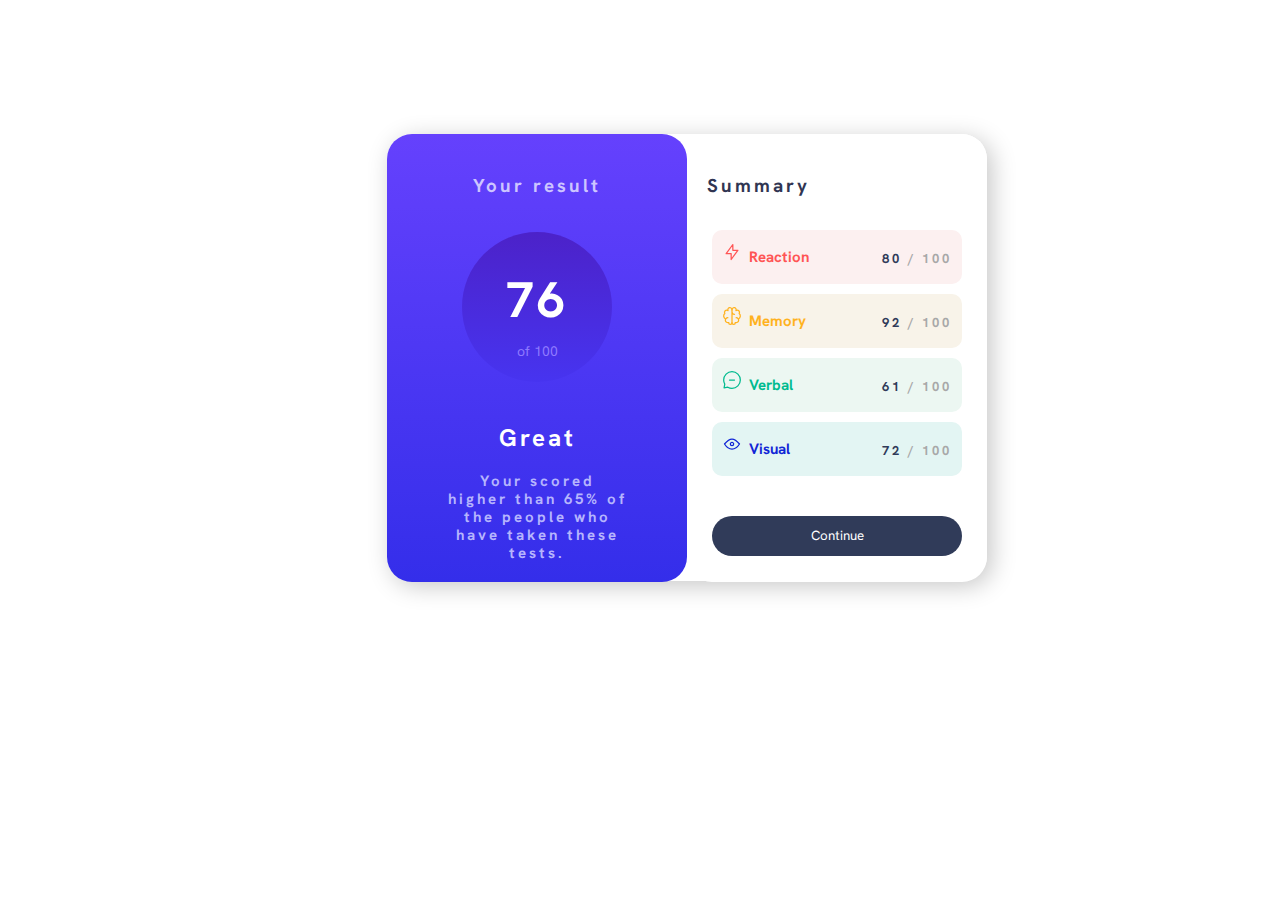
==== index.html @ 18c68bbf "Add files via upload" ====
<!DOCTYPE html>
<html lang="en">
    <meta charset="UTF-8">
    <meta http-equiv="X-UA-Compatible" content="IE=edge">
    <meta name="viewport" content="width=device-width, initial-scale=1.0">
    <title>Results summary component</title>
    <link rel="stylesheet" href="css/styles.css">
    <link rel="preconnect" href="https://fonts.googleapis.com">
    <link rel="preconnect" href="https://fonts.gstatic.com" crossorigin>
    <link href="https://fonts.googleapis.com/css2?family=Hanken+Grotesk&display=swap" rel="stylesheet">
    <body>
    <div class="result-summary-component">
        <div class="result-component">
            <h3>Your result</h3>
            <div class="score">
                <h1>76</h1>
                <p>of 100</p>
            </div>
            <h2>Great</h2>
            <h4>Your scored higher than 65% of the people who have taken these tests.</h4>
        </div>
        <div class="summary-component">
            <h3 class="summary">Summary</h3>
            <div class="stats-row">
                <div class="stats-cells cells-reaction">
                    <div class="title-score">
                        <img src="/assets/images/icon-reaction.svg" class="icon-reaction">
                        <a class="skill reaction">Reaction</a>
                    </div>
                    <div class="scores">
                        <a class="scores-nominator">80 </a>
                        <a class="scores-denominator">/ 100</a>
                    </div>
                </div>
                <div class="stats-cells cells-memory">
                    <div class="title-score">
                        <img src="/assets/images/icon-memory.svg" class="icon-reaction">
                        <a class="skill memory">Memory</a>
                    </div>
                    <div class="scores">
                        <a class="scores-nominator">92 </a>
                        <a class="scores-denominator">/ 100</a>
                    </div>
                </div>
                <div class="stats-cells cells-verbal">
                    <div class="title-score">
                        <img src="/assets/images/icon-verbal.svg" class="icon-reaction">
                        <a class="skill verbal">Verbal</a>
                    </div>
                    <div class="scores">
                        <a class="scores-nominator">61 </a>
                        <a class="scores-denominator">/ 100</a>
                    </div>
                </div>
                <div class="stats-cells cells-visual">
                    <div class="title-score">
                        <img src="/assets/images/icon-visual.svg" class="icon-reaction">
                        <a class="skill visual">Visual</a>
                    </div>
                    <div class="scores">
                        <a class="scores-nominator">72 </a>
                        <a class="scores-denominator">/ 100</a>
                    </div>
                </div>
                <button>Continue</button>
            </div>
        </div>
    </div>
</body>
</html>
---- css/styles.css ----
body {
    font-family: 'Hanken Grotesk', sans-serif;
    letter-spacing: 3px;
    position: relative;
}

button {
    margin-top: 40px;
    border: none;
    outline: none;
    width: 250px;
    height: 40px;
    border-radius: 30px;
    color: white;
    font-family: 'Hanken Grotesk', sans-serif;
    background-color: rgb(48, 59, 89, 1);
    font-family: 'Hanken Grotesk', sans-serif;
}

.result-summary-component {
    width: 600px;
    height: 447px;
    background-color: rgb(255, 255, 255);
    box-shadow: 5px 5px 25px rgb(199, 199, 199);
    border-radius: 25px 25px 25px 25px;
    display: table-row;
    position: absolute;
    left: 30%;
    margin-top: 10%;
}

.result-component {
    text-align: center;
    width: 300px;
    height: 430px;
    background-image: linear-gradient(rgb(101, 65, 253, 1), rgb(52, 46, 234, 1));
    border-radius: 25px;
    display: table-cell;
}

.summary-component {
    text-align: center;
    width: 300px;
    height: 425px;
    background-color: rgb(255, 255, 255);
    border-radius: 25px;
    display: table-cell;
}

.score {
    background-image: linear-gradient(rgb(76, 34, 201), rgb(71, 52, 240, 1));
    width: 150px;
    height: 150px;
    margin-left: 25%;
    border-radius: 100%;
}

.summary {
    color: rgb(48, 53, 82, 1);
    text-align: left;
    padding-left: 20px;
}

.stats-row {
    padding-top: 3px;
}

.stats-cells {
    margin: 10px 25px 0px 25px;
    padding: 12px 0px 12px 0px;
    background-color: rgb(241, 241, 241);
    border-radius: 10px;
    height: 30px;
}

.skill {
    letter-spacing: 0px;
    font-size: 15px;
    font-weight: bold;
}

.reaction {
    color: rgb(255, 85, 85);
}

.memory {
    color: rgb(255, 178, 30);
}

.verbal {
    color: rgb(0, 187, 143);
}

.visual {
    color: rgb(17, 37, 214);
}

.title-score {
    padding-left: 10px;
    float: left;
}

.scores {
    padding-top: 5px;
    padding-right: 10px;
    float: right;
}

.scores-nominator {
    color: rgb(48, 59, 89, 1);
    font-weight: bold;
    font-size: 13px;
}

.scores-denominator {
    color: rgb(168, 168, 168);
    font-weight: bold;
    font-size: 13px;
}

.cells-reaction {
    background-color: rgb(252, 240, 240);
}

.cells-memory {
    background-color: rgb(248, 243, 233);
}

.cells-verbal {
    background-color: rgb(236, 247, 242);
}

.cells-visual {
    background-color: rgb(227, 245, 243);
}

h1 {
    color: white;
    padding-top: 35px;
    font-size:50px;
    margin-bottom: 0;
}

h2 {
    color: white;
    padding-top: 20px;
}

h3 {
    color: rgb(205, 197, 255, 1);
    padding-top: 20px;
}

h4 {
    color: rgb(182, 181, 253, 1);
    padding-left: 60px;
    padding-right: 60px;
    line-height: 1.2;
    font-size: 15px;
}

h5 {
    margin: 0;
    text-align: left;
}

p {
    color: rgb(143, 122, 255, 1);
    margin-top: 10px;
    letter-spacing: 0px;
    font-size: 14px;
}
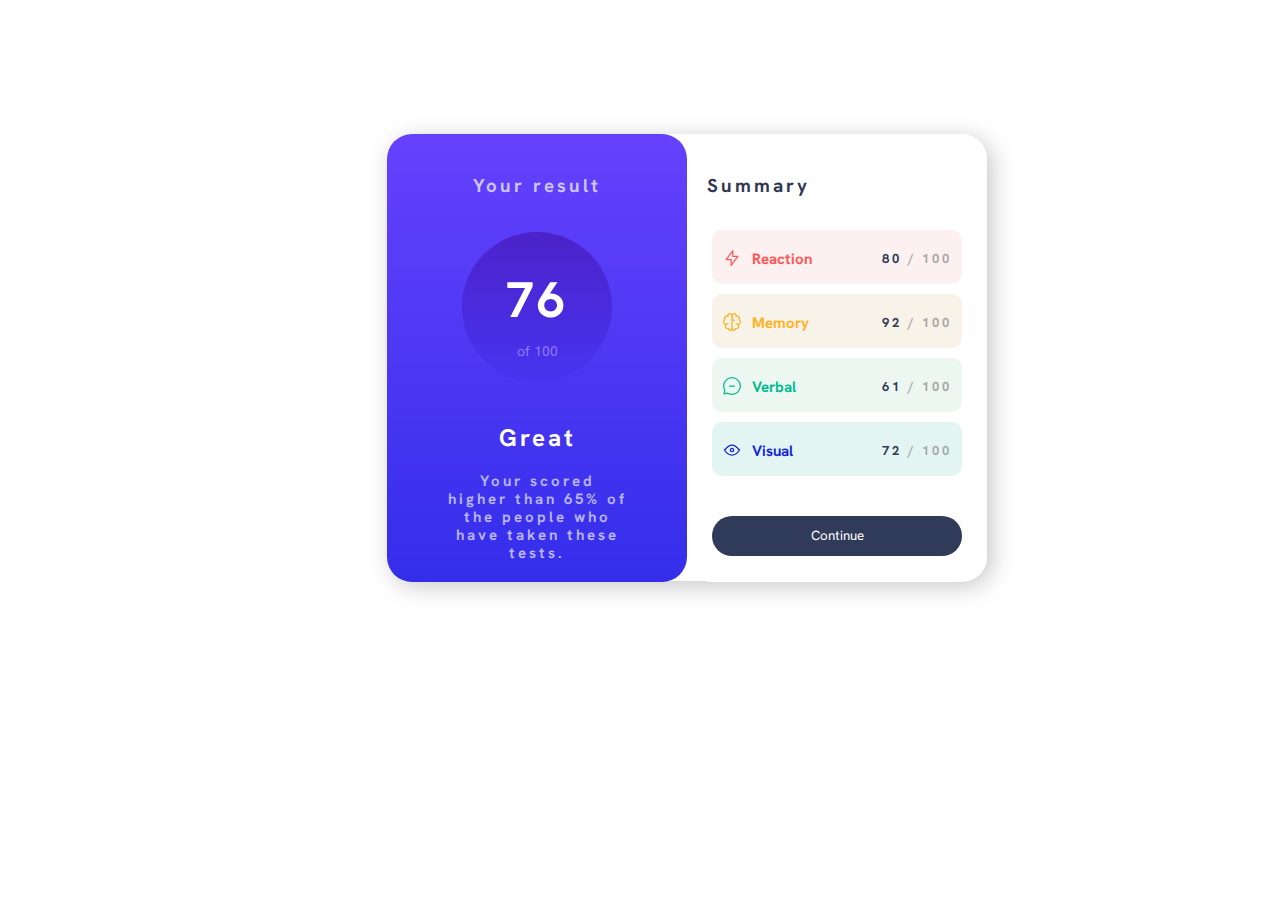
==== commit cd2b7396: "Add files via upload" ====
--- a/index.html
+++ b/index.html
@@ -24,8 +24,12 @@
             <div class="stats-row">
                 <div class="stats-cells cells-reaction">
                     <div class="title-score">
-                        <img src="/assets/images/icon-reaction.svg" class="icon-reaction">
-                        <a class="skill reaction">Reaction</a>
+                        <div class="icon-div">
+                            <img src="/assets/images/icon-reaction.svg" class="icon-reaction">
+                        </div>
+                        <div class="icon-div">
+                            <a class="skill reaction">Reaction</a>
+                        </div>
                     </div>
                     <div class="scores">
                         <a class="scores-nominator">80 </a>
@@ -34,8 +38,12 @@
                 </div>
                 <div class="stats-cells cells-memory">
                     <div class="title-score">
-                        <img src="/assets/images/icon-memory.svg" class="icon-reaction">
-                        <a class="skill memory">Memory</a>
+                        <div class="icon-div">
+                            <img src="/assets/images/icon-memory.svg" class="icon-reaction">
+                        </div>
+                        <div class="icon-div">
+                            <a class="skill memory">Memory</a>
+                        </div>
                     </div>
                     <div class="scores">
                         <a class="scores-nominator">92 </a>
@@ -44,8 +52,12 @@
                 </div>
                 <div class="stats-cells cells-verbal">
                     <div class="title-score">
-                        <img src="/assets/images/icon-verbal.svg" class="icon-reaction">
-                        <a class="skill verbal">Verbal</a>
+                        <div class="icon-div">
+                            <img src="/assets/images/icon-verbal.svg" class="icon-reaction">
+                        </div>
+                        <div class="icon-div">
+                            <a class="skill verbal">Verbal</a>
+                        </div>
                     </div>
                     <div class="scores">
                         <a class="scores-nominator">61 </a>
@@ -54,8 +66,12 @@
                 </div>
                 <div class="stats-cells cells-visual">
                     <div class="title-score">
-                        <img src="/assets/images/icon-visual.svg" class="icon-reaction">
-                        <a class="skill visual">Visual</a>
+                        <div class="icon-div">
+                            <img src="/assets/images/icon-visual.svg" class="icon-reaction">
+                        </div>
+                        <div class="icon-div">
+                            <a class="skill visual">Visual</a>
+                        </div>
                     </div>
                     <div class="scores">
                         <a class="scores-nominator">72 </a>
--- a/css/styles.css
+++ b/css/styles.css
@@ -15,6 +15,10 @@
     font-family: 'Hanken Grotesk', sans-serif;
     background-color: rgb(48, 59, 89, 1);
     font-family: 'Hanken Grotesk', sans-serif;
+}
+
+button:hover {
+    background-color: rgb(86, 94, 116);
 }
 
 .result-summary-component {
@@ -77,6 +81,7 @@
     letter-spacing: 0px;
     font-size: 15px;
     font-weight: bold;
+    padding-left: 10px;
 }
 
 .reaction {
@@ -134,6 +139,11 @@
     background-color: rgb(227, 245, 243);
 }
 
+.icon-div {
+    margin-top: 6px;
+    float: left;
+}
+
 h1 {
     color: white;
     padding-top: 35px;
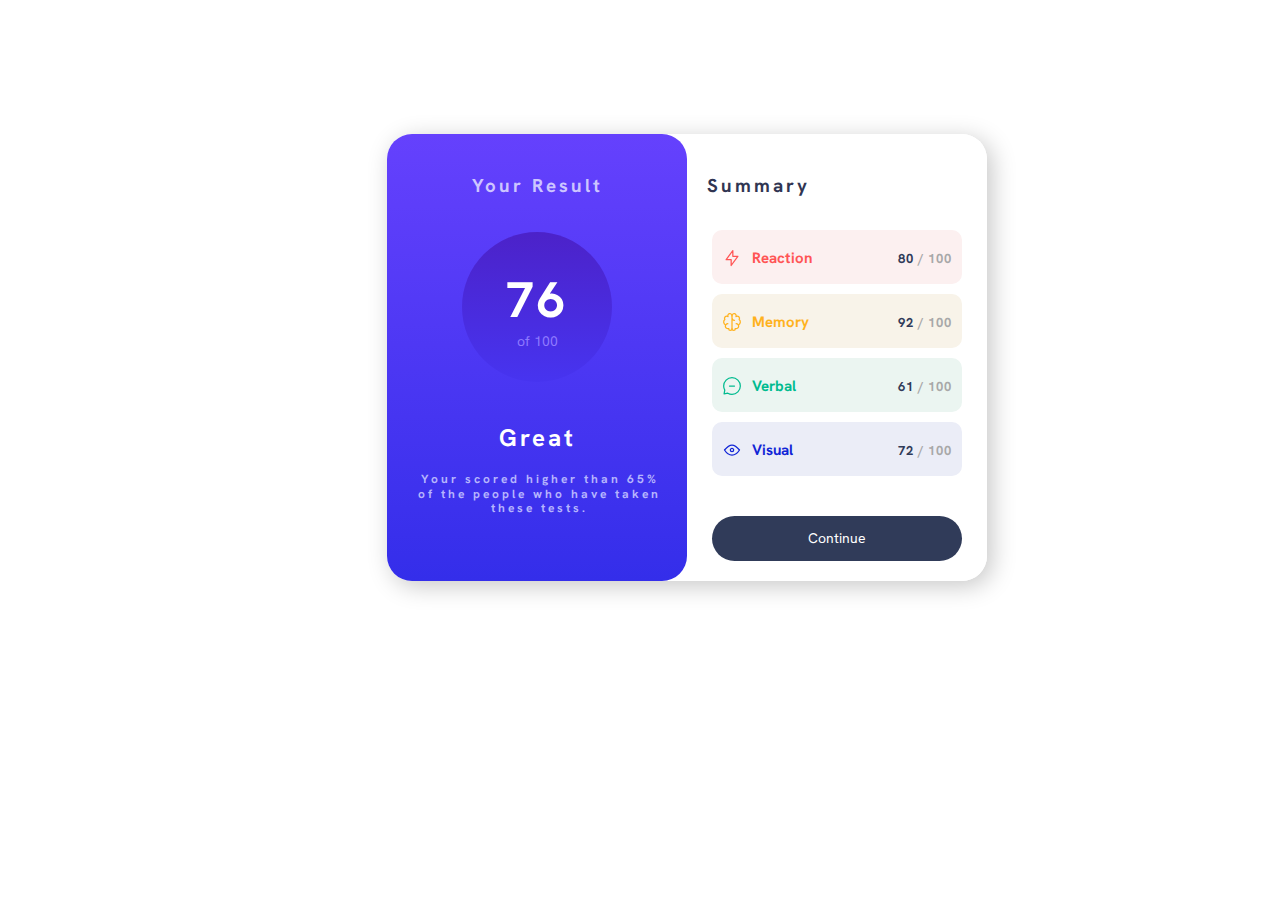
==== commit 89d1e33a: "Add files via upload" ====
--- a/index.html
+++ b/index.html
@@ -11,7 +11,7 @@
     <body>
     <div class="result-summary-component">
         <div class="result-component">
-            <h3>Your result</h3>
+            <h3>Your Result</h3>
             <div class="score">
                 <h1>76</h1>
                 <p>of 100</p>
@@ -27,7 +27,7 @@
                         <div class="icon-div">
                             <img src="/assets/images/icon-reaction.svg" class="icon-reaction">
                         </div>
-                        <div class="icon-div">
+                        <div class="icon-div-title">
                             <a class="skill reaction">Reaction</a>
                         </div>
                     </div>
@@ -41,7 +41,7 @@
                         <div class="icon-div">
                             <img src="/assets/images/icon-memory.svg" class="icon-reaction">
                         </div>
-                        <div class="icon-div">
+                        <div class="icon-div-title">
                             <a class="skill memory">Memory</a>
                         </div>
                     </div>
@@ -55,7 +55,7 @@
                         <div class="icon-div">
                             <img src="/assets/images/icon-verbal.svg" class="icon-reaction">
                         </div>
-                        <div class="icon-div">
+                        <div class="icon-div-title">
                             <a class="skill verbal">Verbal</a>
                         </div>
                     </div>
@@ -69,7 +69,7 @@
                         <div class="icon-div">
                             <img src="/assets/images/icon-visual.svg" class="icon-reaction">
                         </div>
-                        <div class="icon-div">
+                        <div class="icon-div-title">
                             <a class="skill visual">Visual</a>
                         </div>
                     </div>
--- a/css/styles.css
+++ b/css/styles.css
@@ -9,12 +9,13 @@
     border: none;
     outline: none;
     width: 250px;
-    height: 40px;
+    height: 45px;
     border-radius: 30px;
     color: white;
     font-family: 'Hanken Grotesk', sans-serif;
     background-color: rgb(48, 59, 89, 1);
     font-family: 'Hanken Grotesk', sans-serif;
+    font-size: 14px;
 }
 
 button:hover {
@@ -36,7 +37,7 @@
 .result-component {
     text-align: center;
     width: 300px;
-    height: 430px;
+    height: 447px;
     background-image: linear-gradient(rgb(101, 65, 253, 1), rgb(52, 46, 234, 1));
     border-radius: 25px;
     display: table-cell;
@@ -113,14 +114,16 @@
 
 .scores-nominator {
     color: rgb(48, 59, 89, 1);
-    font-weight: bold;
+    font-weight: bolder;
     font-size: 13px;
+    letter-spacing: 1px;
 }
 
 .scores-denominator {
     color: rgb(168, 168, 168);
-    font-weight: bold;
+    font-weight: bolder;
     font-size: 13px;
+    letter-spacing: 1px;
 }
 
 .cells-reaction {
@@ -132,15 +135,20 @@
 }
 
 .cells-verbal {
-    background-color: rgb(236, 247, 242);
+    background-color: rgb(235, 245, 241);
 }
 
 .cells-visual {
-    background-color: rgb(227, 245, 243);
+    background-color: rgb(235, 237, 247);
 }
 
 .icon-div {
     margin-top: 6px;
+    float: left;
+}
+
+.icon-div-title {
+    margin-top: 5px;
     float: left;
 }
 
@@ -162,11 +170,13 @@
 }
 
 h4 {
+    padding-left: 25px;
+    padding-right: 25px;
+    margin-left: 5px;
     color: rgb(182, 181, 253, 1);
-    padding-left: 60px;
-    padding-right: 60px;
     line-height: 1.2;
-    font-size: 15px;
+    font-size: 12px;
+    max-width: 36ch;
 }
 
 h5 {
@@ -176,7 +186,7 @@
 
 p {
     color: rgb(143, 122, 255, 1);
-    margin-top: 10px;
+    margin-top: 0px;
     letter-spacing: 0px;
     font-size: 14px;
 }